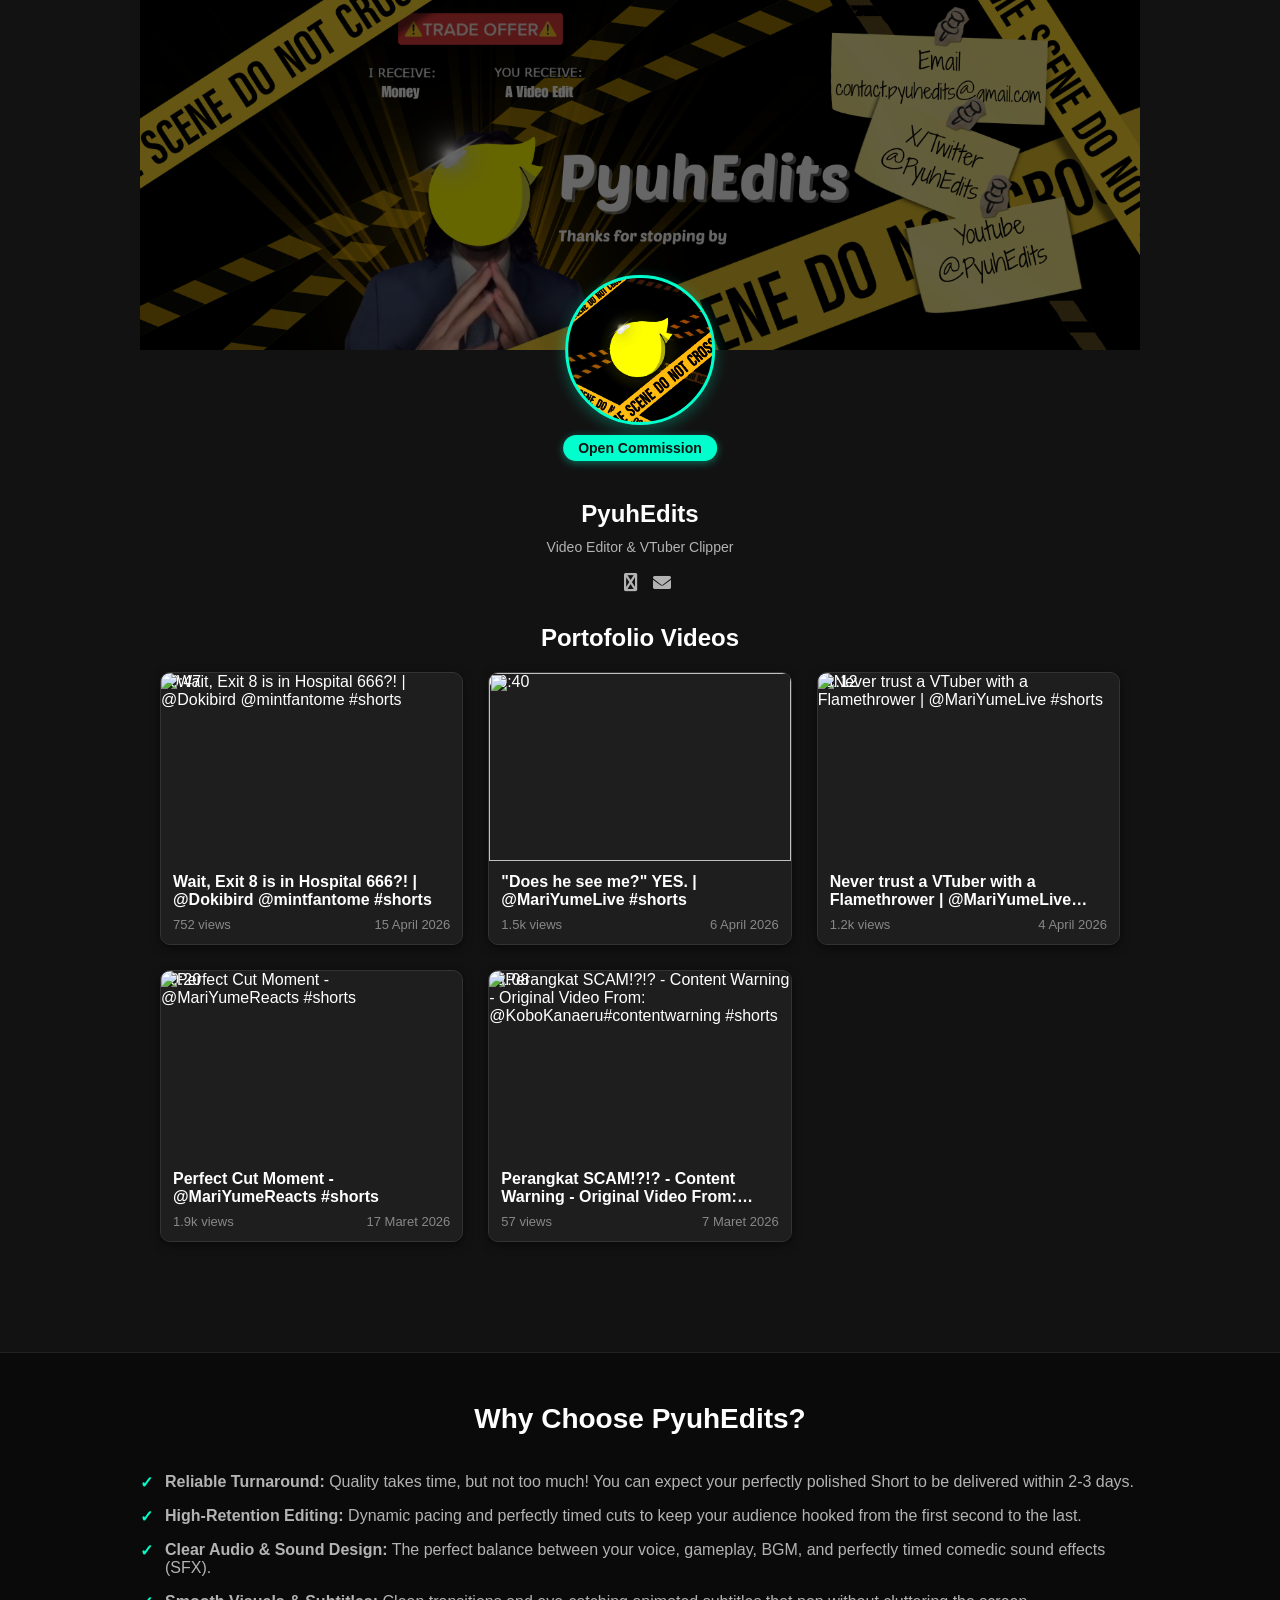
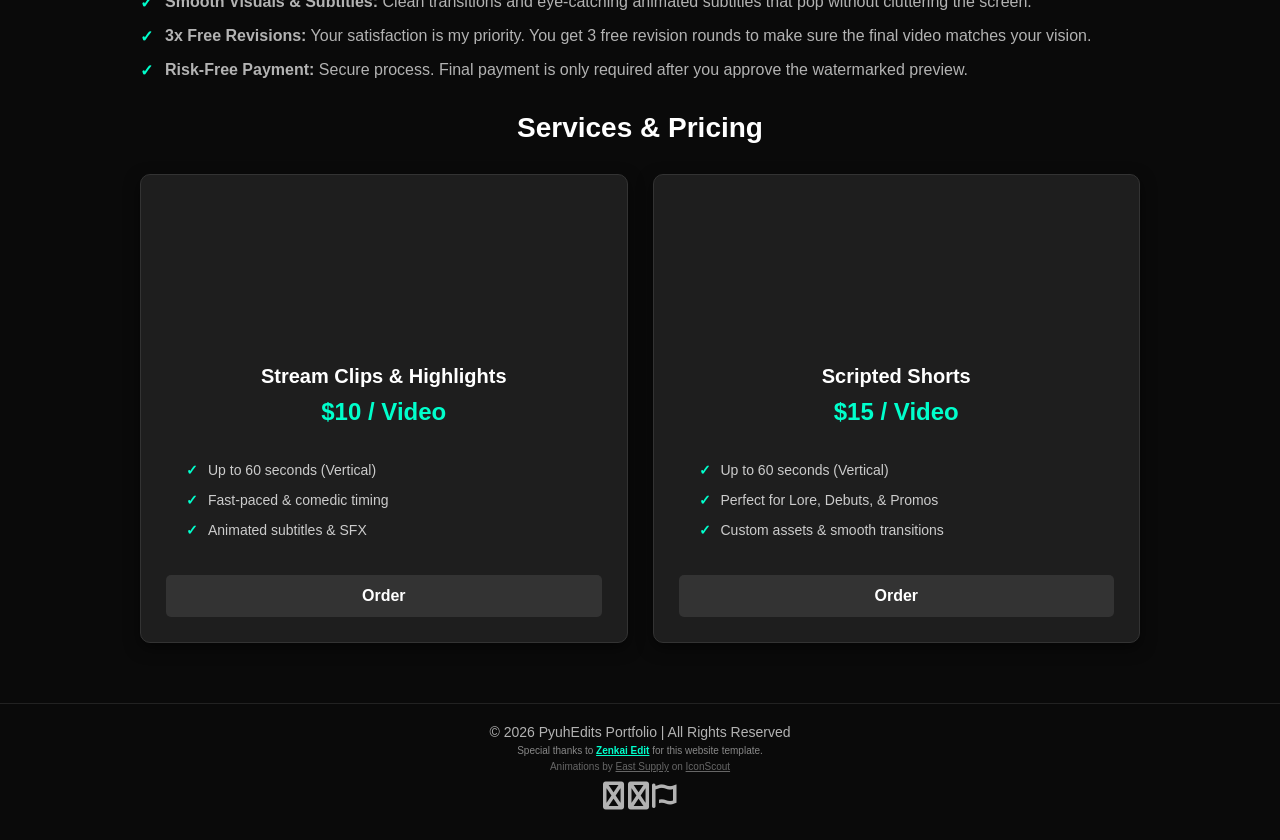
==== index.html @ dd422840 "Versi pertama portofolio PyuhEdits. Co-authored-by: Copilot <copilot@github.com>" ====
<!DOCTYPE html>
<html lang="en">
<head>
    <script src="https://unpkg.com/@dotlottie/player-component@latest/dist/dotlottie-player.mjs" type="module"></script> 
    <script src="https://unpkg.com/@lottiefiles/lottie-player@latest/dist/lottie-player.js"></script>
    <meta charset="UTF-8">
    
    <meta name="description" content="PyuhEdits hadir untuk menyulap momen stream dan konten mentahmu menjadi video yang memukau. Spesialis video editor untuk VTubers dan Content Creators." />
    <meta name="keywords" content="PyuhEdits, video editor indonesia, VTuber editor, jasa edit video, stream highlight, youtube shorts editor, gaming montage, content creator services" />
    <meta name="author" content="PyuhEdits" />
    <link rel="canonical" href="https://Buwungpuyuh-Crop.github.io/" />
    
    <meta property="og:title" content="PyuhEdits" />
    <meta property="og:description" content="Jasa Edit Video Profesional untuk VTubers & Streamers." />
    <meta property="og:url" content="https://Buwungpuyuh-Crop.github.io/" />
    <meta property="og:image" content="https://Buwungpuyuh-Crop.github.io/preview.jpg" />
    <meta property="og:type" content="website" />

    <meta name="twitter:card" content="summary_large_image" />
    <meta name="twitter:site" content="@PyuhEdits" />
    <meta name="twitter:title" content="PyuhEdits" />
    <meta name="twitter:description" content="Membantu VTubers dan Streamers menciptakan konten video yang menarik." />
    <meta name="twitter:image" content="https://Buwungpuyuh-Crop.github.io/preview.jpg" />
    <meta name="twitter:image:alt" content="PyuhEdits Preview" />
    
    <meta name="viewport" content="width=device-width, initial-scale=1.0">
    <link rel="stylesheet" href="style.css">
    <link rel="stylesheet" href="secondary.css">
    <link rel="stylesheet" href="https://cdnjs.cloudflare.com/ajax/libs/font-awesome/6.0.0/css/all.min.css">
    <link rel="stylesheet" href="https://fontawesome.com/v4/assets/font-awesome/css/font-awesome.css">
    <script src="https://unpkg.com/@dotlottie/player-component@2.7.12/dist/dotlottie-player.mjs" type="module"></script>
    <title>PyuhEdits || Video Editor</title>
    <style>
        #priceListSection {
            display: none;
        }
    </style>
</head>
<body>
    <div class="container">
        <div class="head">
            <div class="background"></div>
            <div class="profile-container">
                <div class="profile"></div>
                <div class="status">Open Commission</div>
            </div>
            <div class="info">
                <h1 class="username">PyuhEdits</h1>
                <div class="bio">Video Editor & VTuber Clipper</div>
                <div class="social-links">
                    <a href="https://www.youtube.com/@PyuhEdits" class="youtube"><i class="fa fa-youtube-play"></i></a>
                    <a href="https://x.com/PyuhEdits" class="twitter"><i class="fa fa-twitter" aria-hidden="true"></i></a>
                    <a href="mailto:contact.pyuhedits@gmail.com" target="_blank" title="Email Me"><i class="fas fa-envelope"></i></a>
                </div>
            </div>
        </div>

        <div class="body">
            <h2 style="color: #fff; margin-bottom: 20px; text-align: center;">Portofolio Videos</h2>
            <div class="feed" id="youtube-feed">
                <div class="video-placeholder">
                    <i class="fab fa-youtube"></i>
                    <p>Sedang memuat portofolio video...</p>
                </div>
            </div>
        </div>

        <div class="price-section" id="priceListSection" style="display: hidden;">
            <div class="priceList">
                <div class="title">Why Choose PyuhEdits?</div>
                <div class="list">
                    <ul>
                        <li><b>Reliable Turnaround:</b> Quality takes time, but not too much! You can expect your perfectly polished Short to be delivered within 2-3 days.</li>
                        <li><b>High-Retention Editing:</b> Dynamic pacing and perfectly timed cuts to keep your audience hooked from the first second to the last.</li>
                        <li><b>Clear Audio & Sound Design:</b> The perfect balance between your voice, gameplay, BGM, and perfectly timed comedic sound effects (SFX).</li>
                        <li><b>Smooth Visuals & Subtitles:</b> Clean transitions and eye-catching animated subtitles that pop without cluttering the screen.</li>
                        <li><b>3x Free Revisions:</b> Your satisfaction is my priority. You get 3 free revision rounds to make sure the final video matches your vision.</li>
                        <li><b>Risk-Free Payment:</b> Secure process. Final payment is only required after you approve the watermarked preview.</li>
                    </ul>
                </div>
                <div class="title">Services & Pricing</div>
                <div class="cards-container">
                    
                    <div class="card">
                        <div class="card-ornament">
                            <lottie-player
                            src="rocket.json"
                            background="transparent"
                            speed="1"
                            style="width: 250px; height: 250px;" 
                            loop
                            autoplay>
                        </lottie-player>
                    </div>
                    <div class="menu">Stream Clips & Highlights</div>
                    <div class="price">$10 / Video</div>
                    
                    <ul class="package-features">
                        <li>Up to 60 seconds (Vertical)</li>
                        <li>Fast-paced & comedic timing</li>
                        <li>Animated subtitles & SFX</li>
                    </ul>
                    
                    <div class="button navigate" data-filter="https://ko-fi.com/c/252a6e64d1">Order</div>
                </div>
                
                <div class="card">
                    <div class="card-ornament">
                        <lottie-player
                        src="astronot.json"
                        background="transparent"
                        speed="1"
                        style="width: 200px; height: 200px;"
                        loop
                        autoplay>
                    </lottie-player>
                </div>
                <div class="menu">Scripted Shorts</div>
                <div class="price">$15 / Video</div>
                <ul class="package-features">
                    <li>Up to 60 seconds (Vertical)</li>
                    <li>Perfect for Lore, Debuts, & Promos</li>
                    <li>Custom assets & smooth transitions</li>
                </ul>
                <div class="button navigate" data-filter="https://ko-fi.com/c/ad423f2b38">Order</div>
            </div>
        </div>

            </div>
        </div>
        
        <div class="footer">
            © 2026 PyuhEdits Portfolio | All Rights Reserved

           <div style="font-size: 10px; margin-top: 5px; color: #888;">
            Special thanks to <a href="https://x.com/zennkay_" target="_blank" style="color: #00ffcc; font-weight: bold;">Zenkai Edit</a> for this website template.
           </div>

            <div style="font-size: 10px; margin-top: 5px; color: #666;">
                Animations by <a href="https://iconscout.com/contributors/east-supply" target="_blank" style="color: #666; text-decoration: underline;">East Supply</a> on <a href="https://iconscout.com" target="_blank" style="color: #666; text-decoration: underline;">IconScout</a>
            </div>


    <div class="thanks">
        <i class="fa fa-cc-paypal fa-2x" aria-hidden="true"></i>
        <i class="fa fa-github fa-2x" aria-hidden="true"></i>
        <i class="fa fa-font-awesome fa-2x" aria-hidden="true"></i>
    </div>
</div>

        <div class="hidden-info" onclick="this.style.display='none'" style="display: none;">
            <div class="caution">
                <p class="title">Thank's for the Order</p>
                <span>What I will do:</span>
                <div>
                    <ul>
                        <li><b>Daily updates:</b> I’ll keep you posted on the progress of your video so you’re always in the loop.</li>
                        <li><b>Transparent deadlines:</b> Your project will be delivered within the agreed timeframe. If I need extra time for polish, I'll let you know upfront.</li>
                        <li><b>Clear communication:</b> Please share all your requirements for the project—I’m here to bring your vision to life.</li>
                        <li><b>Custom requests:</b> Want to add special objects or effects to the video? Just let me know—no need to hesitate!</li>
                    </ul>
                </div>
                <div class="order">
                    <p style="color: #00ffcc; font-size: 14px; margin-bottom: 10px; text-align: center;">Choose a platform to contact me:</p>
                    <div class="send-order" id="kof-order" onclick="window.open('https://ko-fi.com/pyuhedits', '_blank')">
                        Via Ko-fi
                    </div>
                    <div class="send-order" id="whatsapp-order" onclick="window.open('https://discordapp.com/users/979380737310588988', '_blank')">
                        Discord
                    </div>
                    <div class="send-order" id="x-order" onclick="window.open('https://x.com/PyuhEdits', '_blank')">
                        Twitter
                    </div>
                </div>
            </div>
        </div>
    </div> 

    <script src="script.js"></script>
    <script src="https://www.youtube.com/iframe_api"></script>
    <script>
        // Function untuk menyembunyikan elemen
        function hidePriceList() {
            const priceList = document.getElementById('priceListSection');
            if (priceList) {
                priceList.style.display = 'none';
            }
        }

        // Function untuk melakukan pengecekan lokasi
        function checkAndHidePriceList() {
            const apiUrl = 'https://ipapi.co/json/'; 

            fetch(apiUrl)
                .then(response => response.json())
                .then(data => {
                    const countryCode = data.country_code;
                    if (countryCode === 'ID') {
                        hidePriceList();
                        console.log('Price List disembunyikan untuk lokasi Indonesia.');
                    } else {
                        const priceList = document.getElementById('priceListSection');
                        if (priceList) {
                            priceList.style.display = 'block'; 
                        }
                    }
                })
                .catch(error => {
                    console.error('Gagal mendapatkan lokasi: ', error);
                    const priceList = document.getElementById('priceListSection');
                    if (priceList) {
                        priceList.style.display = 'block'; 
                    }
                });
        }

        document.addEventListener('DOMContentLoaded', checkAndHidePriceList);
    </script>
    
    <script async src="https://www.googletagmanager.com/gtag/js?id=G-MEQ822SRW8"></script>
    <script>
        window.dataLayer = window.dataLayer || [];
        function gtag(){dataLayer.push(arguments);}
        gtag('js', new Date());

        gtag('config', 'G-MEQ822SRW8');
    </script>
</body>
</html>
---- style.css ----
* {
    margin: 0;
    padding: 0;
    box-sizing: border-box;
    font-family: 'Arial', sans-serif;
}

body {
    display: flex;
    flex-direction: column;
    min-height: 100vh;
    background-color: #121212; /* Dark mode background */
    color: #ffffff; /* Global text color */
}

.container {
    flex: 1;
    width: 100%;
    min-height: 100vh;
    display: flex;
    flex-direction: column;
}

.head, .priceList {
    width: 100%;
    max-width: 1000px;
    margin: 0 auto;
    position: relative;
    padding-bottom: 10px;
}

/* --- SUDAH DIPERBARUI KE PNG & TINGGI 350px --- */
.background {
    width: 100%;
    height: 350px; 
    background-image:url('sampul.png');
    background-blend-mode: overlay;
    background-size: cover;
    background-position: center;
    position: relative;
}

.background::after {
    content: '';
    position: absolute;
    top: 0;
    left: 0;
    right: 0;
    bottom: 0;
    background: rgba(0,0,0,0.6);
}

/* --- SUDAH DIPERBARUI POSISINYA KE BAWAH --- */
.profile-container {
    position: absolute;
    top: 275px; 
    left: 50%;
    transform: translateX(-50%);
    display: flex;
    flex-direction: column;
    align-items: center;
    gap: 10px;
    z-index: 2;
    transition: all 0.3s ease;
}

.profile-container:hover {
    transform: translateX(-50%) translateY(-5px);
}

/* --- SUDAH DIPERBARUI KE PNG --- */
.profile {
    overflow: hidden;
    width: 150px;
    aspect-ratio: 1/1;
    border-radius: 50%;
    background: linear-gradient(45deg, #333, #111), url("profile.png");
    background-blend-mode: overlay;
    background-size: cover;
    background-position: center;
    border: 3px solid #00ffcc; /* Cyan accent */
    box-shadow: 0 4px 15px rgba(0, 255, 204, 0.3);
    object-fit: cover;
}

.status {
    background-color: #00ffcc;
    padding: 5px 15px;
    text-align: center;
    font-size: 14px;
    border-radius: 20px;
    font-weight: bold;
    color: #121212;
    box-shadow: 0 2px 8px rgba(0, 255, 204, 0.4);
    white-space: nowrap;
    animation: pulse 2s infinite;
}

@keyframes pulse {
    0% { transform: scale(1); }
    50% { transform: scale(1.05); }
    100% { transform: scale(1); }
}

.info {
    margin: auto;
    margin-top: 150px;
    text-align: center;
    max-width: 80%;
    position: relative;
    z-index: 1;
}

.username {
    font-size: 24px;
    font-weight: bold;
    margin-bottom: 8px;
    color: #ffffff;
}

.bio {
    font-size: 14px;
    color: #b3b3b3;
    line-height: 1.6;
    padding: 0 20px;
    max-width: 500px;
    margin: 0 auto 15px;
}

.social-links {
    display: flex;
    justify-content: center;
    gap: 15px;
    margin-top: 15px;
}

.social-links a {
    color: #b3b3b3;
    font-size: 18px;
    transition: all 0.3s ease;
}

.social-links a:hover {
    color: #00ffcc;
    transform: translateY(-3px);
}

.body {
    width: 100%;
    max-width: 1000px;
    margin: 0 auto;
    padding: 20px;
    flex: 1;
}

.sections {
    display: flex;
    gap: 15px;
    margin-bottom: 25px;
    flex-wrap: wrap;
    justify-content: center;
}

.section {
    padding: 8px 20px;
    border-radius: 20px;
    cursor: pointer;
    transition: all 0.3s ease;
    background-color: #1e1e1e;
    color: #b3b3b3;
    border: 1px solid #333;
}

.section:hover {
    background-color: #2a2a2a;
    color: #fff;
}

.section.active {
    background-color: #00ffcc;
    color: #121212;
    font-weight: bold;
    border-color: #00ffcc;
}

.post {
    width: 100%;
    aspect-ratio: 3/4;
    background-color: #1e1e1e;
    border-radius: 10px;
    overflow: hidden;
    position: relative;
    box-shadow: 0 3px 10px rgba(0,0,0,0.5);
    transition: all 0.3s ease;
}

.post:hover {
    transform: translateY(-5px);
    box-shadow: 0 8px 20px rgba(0, 255, 204, 0.15);
}

.post::after {
    content: '';
    position: absolute;
    bottom: 0;
    left: 0;
    right: 0;
    height: 40%;
    background: linear-gradient(to top, rgba(0,0,0,0.8), transparent);
    border-radius: 0 0 10px 10px;
}

.footer {
    text-align: center;
    padding: 20px;
    background-color: #0a0a0a;
    color: #b3b3b3;
    font-size: 14px;
    border-top: 1px solid #222;
}

.feed {
    display: grid;
    grid-template-columns: repeat(auto-fill, minmax(280px, 1fr));
    gap: 25px;
    margin-bottom: 30px;
}

.video-info {
    padding: 12px;
    background: #1e1e1e;
    color: #fff;
}

.video-title {
    font-weight: bold;
    margin-bottom: 8px;
    display: -webkit-box;
    -webkit-line-clamp: 2;
    -webkit-box-orient: vertical;
    overflow: hidden;
    color: #fff;
}

.video-meta {
    display: flex;
    justify-content: space-between;
    color: #888;
    font-size: 13px;
}

.video-placeholder {
    grid-column: 1 / -1;
    text-align: center;
    padding: 40px;
    color: #888;
}

.video-placeholder i {
    font-size: 50px;
    color: #00ffcc;
    margin-bottom: 15px;
}

/* Social Brand Colors on Hover */
.social-links .youtube:hover { color: #ff0000; }
.social-links .instagram:hover { color: #e1306c; }
.social-links .twitter:hover { color: #1da1f2; }

/* Loading Animation */
@keyframes spin {
    0% { transform: rotate(0deg); }
    100% { transform: rotate(360deg); }
}

.loading {
    border: 4px solid rgba(255,255,255,0.1);
    border-radius: 50%;
    border-top: 4px solid #00ffcc;
    width: 40px;
    height: 40px;
    animation: spin 1s linear infinite;
    margin: 20px auto;
}

/* Price List Section */
.price-section {
    background-color: #0a0a0a;
    padding: 50px 20px;
    margin-top: 30px;
    border-top: 1px solid #222;
}

.priceList {
    width: 100%;
    max-width: 1000px;
    margin: 0 auto;
}

.title {
    font-size: 28px;
    font-weight: bold;
    text-align: center;
    margin-bottom: 30px;
    color: #ffffff;
}

.cards-container {
    display: grid;
    grid-template-columns: repeat(auto-fit, minmax(300px, 1fr));
    gap: 25px;
    margin-top: 30px;
}

.priceList .card {
    background: #1e1e1e;
    border: 1px solid #333;
    border-radius: 10px;
    padding: 25px;
    box-shadow: 0 5px 15px rgba(0,0,0,0.5);
    transition: transform 0.3s ease, box-shadow 0.3s ease;
    display: flex;
    flex-direction: column;
}

.priceList .card:hover {
    transform: translateY(-5px);
    box-shadow: 0 10px 25px rgba(0, 255, 204, 0.1);
    border-color: #00ffcc;
}

.menu {
    font-size: 18px;
    font-weight: bold;
    color: #ffffff;
}

.priceList .menu {
    font-size: 20px;
    font-weight: bold;
    color: #ffffff;
    margin-bottom: 10px;
    text-align: center;
}

.priceList .price {
    font-size: 24px;
    font-weight: bold;
    color: #00ffcc;
    text-align: center;
    margin-bottom: 20px;
}

.priceList .list ul {
    list-style-type: none;
    margin-bottom: 25px;
    flex-grow: 1;
}

.priceList .list li {
    padding: 8px 0;
    color: #b3b3b3;
    position: relative;
    padding-left: 25px;
}

.priceList .list li:before {
    content: "✓";
    color: #00ffcc;
    position: absolute;
    left: 0;
    font-weight: bold;
}

.priceList .button {
    background-color: #333;
    color: white;
    padding: 12px;
    text-align: center;
    border-radius: 5px;
    cursor: pointer;
    font-weight: bold;
    transition: background-color 0.3s ease;
    margin-top: auto;
}

.priceList .button:hover {
    background-color: #00ffcc;
    color: #121212;
}

/* Video Player Styles */
.video-player {
    position: relative;
    width: 100%;
    padding-bottom: 56.25%; 
    margin-bottom: 15px;
    border-radius: 8px;
    overflow: hidden;
}

.video-player iframe {
    position: absolute;
    top: 0;
    left: 0;
    width: 100%;
    height: 100%;
    border: none;
}

.video-info {
    padding: 12px;
    background: #1e1e1e;
    border-radius: 0 0 8px 8px;
}

.video-thumbnail .duration {
    position: absolute;
    bottom: 8px;
    right: 8px;
    background: rgba(0,0,0,0.8);
    color: white;
    padding: 3px 6px;
    border-radius: 4px;
    font-size: 12px;
}

.video-thumbnail {
    position: relative;
    width: 100%;
    padding-bottom: 56.25%; 
    cursor: pointer;
    overflow: hidden;
}

.video-thumbnail img {
    position: absolute;
    top: 0;
    left: 0;
    width: 100%;
    height: 100%;
    object-fit: cover;
    transition: transform 0.3s ease;
}

.video-thumbnail:hover img {
    transform: scale(1.05);
}

.play-button {
    position: absolute;
    top: 50%;
    left: 50%;
    transform: translate(-50%, -50%);
    width: 60px;
    height: 60px;
    background-color: rgba(0, 255, 204, 0.8);
    border-radius: 50%;
    display: flex;
    align-items: center;
    justify-content: center;
    opacity: 0;
    transition: opacity 0.3s ease;
}

.video-thumbnail:hover .play-button {
    opacity: 1;
}

.play-button i {
    color: #121212;
    font-size: 24px;
    margin-left: 3px;
}

.video-card {
    background: #1e1e1e;
    border-radius: 10px;
    overflow: hidden;
    box-shadow: 0 3px 10px rgba(0,0,0,0.5);
    transition: all 0.3s ease;
    border: 1px solid #333;
}

.video-card iframe {
    position: absolute;
    top: 0;
    left: 0;
    width: 100%;
    height: 100%;
    border: none;
}

.video-card:hover {
    transform: translateY(-5px);
    box-shadow: 0 8px 20px rgba(0, 255, 204, 0.15);
    border-color: #00ffcc;
}

.card-ornament {
    width: 150px;
    height: 150px;
    margin: 0 auto 15px;
    display: flex;
    align-items: center;
    justify-content: center;
    border-radius: 50%;
}

.card-ornament:hover lottie-player {
    transform: scale(1.1);
    transition: transform 0.3s ease;
}

/* Responsive adjustments */
@media (max-width: 768px) {
    .info {
        margin: auto;
        margin-top: 100px;
    }
    .profile {
        width: 120px;
    }
    
    .sections {
        gap: 10px;
    }
    
    .section {
        padding: 6px 15px;
        font-size: 14px;
    }
    
    .feed {
        grid-template-columns: repeat(auto-fill, minmax(150px, 1fr));
        gap: 15px;
    }
    .cards-container {
        grid-template-columns: 1fr;
    }
    .priceList .card {
        padding: 20px;
    }
}

/* Hidden Modal Orders */
.hidden-info {
    position: fixed;
    top: 0;
    left: 0;
    width: 100%;
    height: 100%;
    background: rgba(0,0,0,0.8);
    z-index: 100;
    display: flex;
    align-items: center;
    justify-content: center;
}

.caution {
    background: #1e1e1e; 
    padding: 30px 40px; /* Diperkecil kembali agar tidak terlalu lebar */
    border-radius: 15px; 
    width: 90%; 
    max-width: 480px; /* Diperkecil dari 550px ke 450px */
    border: 1px solid #333;
    color: #e0e0e0;
    box-shadow: 0 10px 30px rgba(0,0,0,0.5); 
}

/* --- JUDUL MODAL --- */
.caution .title {
    color: #00ffcc;
    margin-bottom: 25px; /* Jarak antara judul dan teks bawahnya diperlebar */
    text-align: center;
    font-size: 28px;
}

/* --- LIST PENJELASAN --- */
.caution ul {
    color: #e0e0e0; 
    margin-left: 20px;
    margin-bottom: 30px; /* Jarak antara list dan tombol order diperlebar */
    line-height: 1.6; /* Spasi antar baris diperlebar agar enak dibaca */
}

.caution ul li {
    margin-bottom: 2px; /* Jarak antar poin diperlebar */
}

.caution b {
    color: #2ed573; /* Warna hijau yang kalem, atau gunakan #00ffcc */
}

/* --- TOMBOL ORDER --- */
.order {
    text-align: center;
}

.send-order {
    width: 85%; /* Sedikit diperkecil agar tidak terlalu memenuhi lebar kotak */
    max-width: 350px; /* Maksimal lebar tombol diatur */
    padding: 12px; 
    border-radius: 8px;
    margin: 0 auto 15px auto; /* Di-center-kan (auto) dan diberi jarak bawah 15px */
    cursor: pointer;
    font-weight: bold;
    transition: all 0.3s ease;
    display: block; /* Memastikan tombolnya berdiri sendiri-sendiri per baris */
}

/* Mengembalikan warna masing-masing platform */
#whatsapp-order { background-color: #5865F2; color: #fff; } /* Warna asli Discord */
#x-order { background-color: #14171A; color: #F5F8FA; border: 1px solid #333; } /* Warna Twitter */
#kof-order { background-color: #FF5E5B; color: #F5F8FA; } /* Warna Ko-fi */

/* Efek Hover (Saat kursor di atas tombol) */
#whatsapp-order:hover, #x-order:hover, #kof-order:hover {
    background-color: #00ffcc; /* Berubah jadi Cyan menyala */
    color: #121212;
}

/* --- FITUR DALAM KARTU PAKET --- */
.package-features {
    list-style-type: none; /* Menghilangkan titik bawaan */
    padding: 0;
    margin: 15px 20px 25px 20px; /* Memberi jarak atas dan bawah */
    text-align: left; /* Teks rata kiri agar mudah dibaca */
    font-size: 14px;
    color: #cccccc;
}

.package-features li {
    margin-bottom: 10px;
    position: relative;
    padding-left: 22px; /* Ruang untuk ikon centang */
    line-height: 1.4;
}

.package-features li::before {
    content: "✓"; /* Ikon centang */
    color: #00ffcc; /* Warna Cyan khas website-mu */
    position: absolute;
    left: 0;
    font-weight: bold;
}

/* --- PAGINATION (TAB HALAMAN VIDEO) --- */
.pagination {
    display: flex;
    justify-content: center;
    align-items: center;
    gap: 10px;
    margin-top: 40px;
    margin-bottom: 20px;
}

.page-btn {
    background: #2a2a2a;
    color: #e0e0e0;
    border: 1px solid #444;
    padding: 8px 16px;
    border-radius: 5px;
    cursor: pointer;
    font-size: 14px;
    font-weight: bold;
    transition: all 0.3s ease;
}

.page-btn:hover {
    background: #333;
    border-color: #00ffcc;
    color: #00ffcc;
}

.page-btn.active {
    background: #00ffcc;
    color: #121212;
    border-color: #00ffcc;
    pointer-events: none; /* Tombol halaman aktif tidak bisa diklik lagi */
}

/* Animasi halus saat video berganti halaman */
.fade-in {
    animation: fadeIn 0.5s ease-in;
}

@keyframes fadeIn {
    0% { opacity: 0; transform: translateY(10px); }
    100% { opacity: 1; transform: translateY(0); }
}
---- secondary.css ----
.hidden-info {
    display: none;
    width: 100%;
    height: 100%;
    background-color: rgba(0, 0, 0, 0.8); /* Disesuaikan agar latar belakang blur lebih gelap */
    backdrop-filter: blur(3px);
    position: fixed;
    z-index: 100; /* Z-index dinaikkan agar selalu paling atas */
}

/* === CATATAN PENTING ===
   Semua kode .caution, .caution ul, dan .order TELAH DIHAPUS dari sini.
   Pengaturannya sekarang terpusat sepenuhnya di file style.css 
   agar tidak terjadi bentrokan warna (Dark Mode).
*/

.thanks {
    gap: 10px;
    margin: 10px;
}

/* Tombol Camera Float (Meskipun sudah tidak dipakai di index, dibiarkan jika sewaktu-waktu butuh) */
.camera-float {
    position: fixed;
    bottom: 30px;
    right: 30px;
    z-index: 100;
}
  
.camera-icon {
    display: flex;
    align-items: center;
    gap: 12px;
    padding: 12px 18px;
    background: rgba(255, 255, 255, 0.95);
    border-radius: 999px;
    box-shadow: 0 4px 20px rgba(0, 0, 0, 0.08);
    transition: all 0.3s cubic-bezier(0.25, 0.8, 0.25, 1);
    color: #222;
    text-decoration: none;
    border: 1px solid rgba(0, 0, 0, 0.03);
}
  
.camera-icon:hover {
    transform: translateY(-3px);
    box-shadow: 0 6px 24px rgba(0, 0, 0, 0.12);
    color: #0066ff;
}
  
.camera-icon svg {
    flex-shrink: 0;
    transition: transform 0.4s ease;
}
  
.camera-icon:hover svg {
    transform: scale(1.15);
}
  
.camera-tooltip {
    font-size: 14px;
    font-weight: 500;
    white-space: nowrap;
    opacity: 0;
    max-width: 0;
    overflow: hidden;
    transition: all 0.4s ease;
}
  
.camera-icon:hover .camera-tooltip {
    opacity: 1;
    max-width: 200px;
    padding-right: 4px;
}
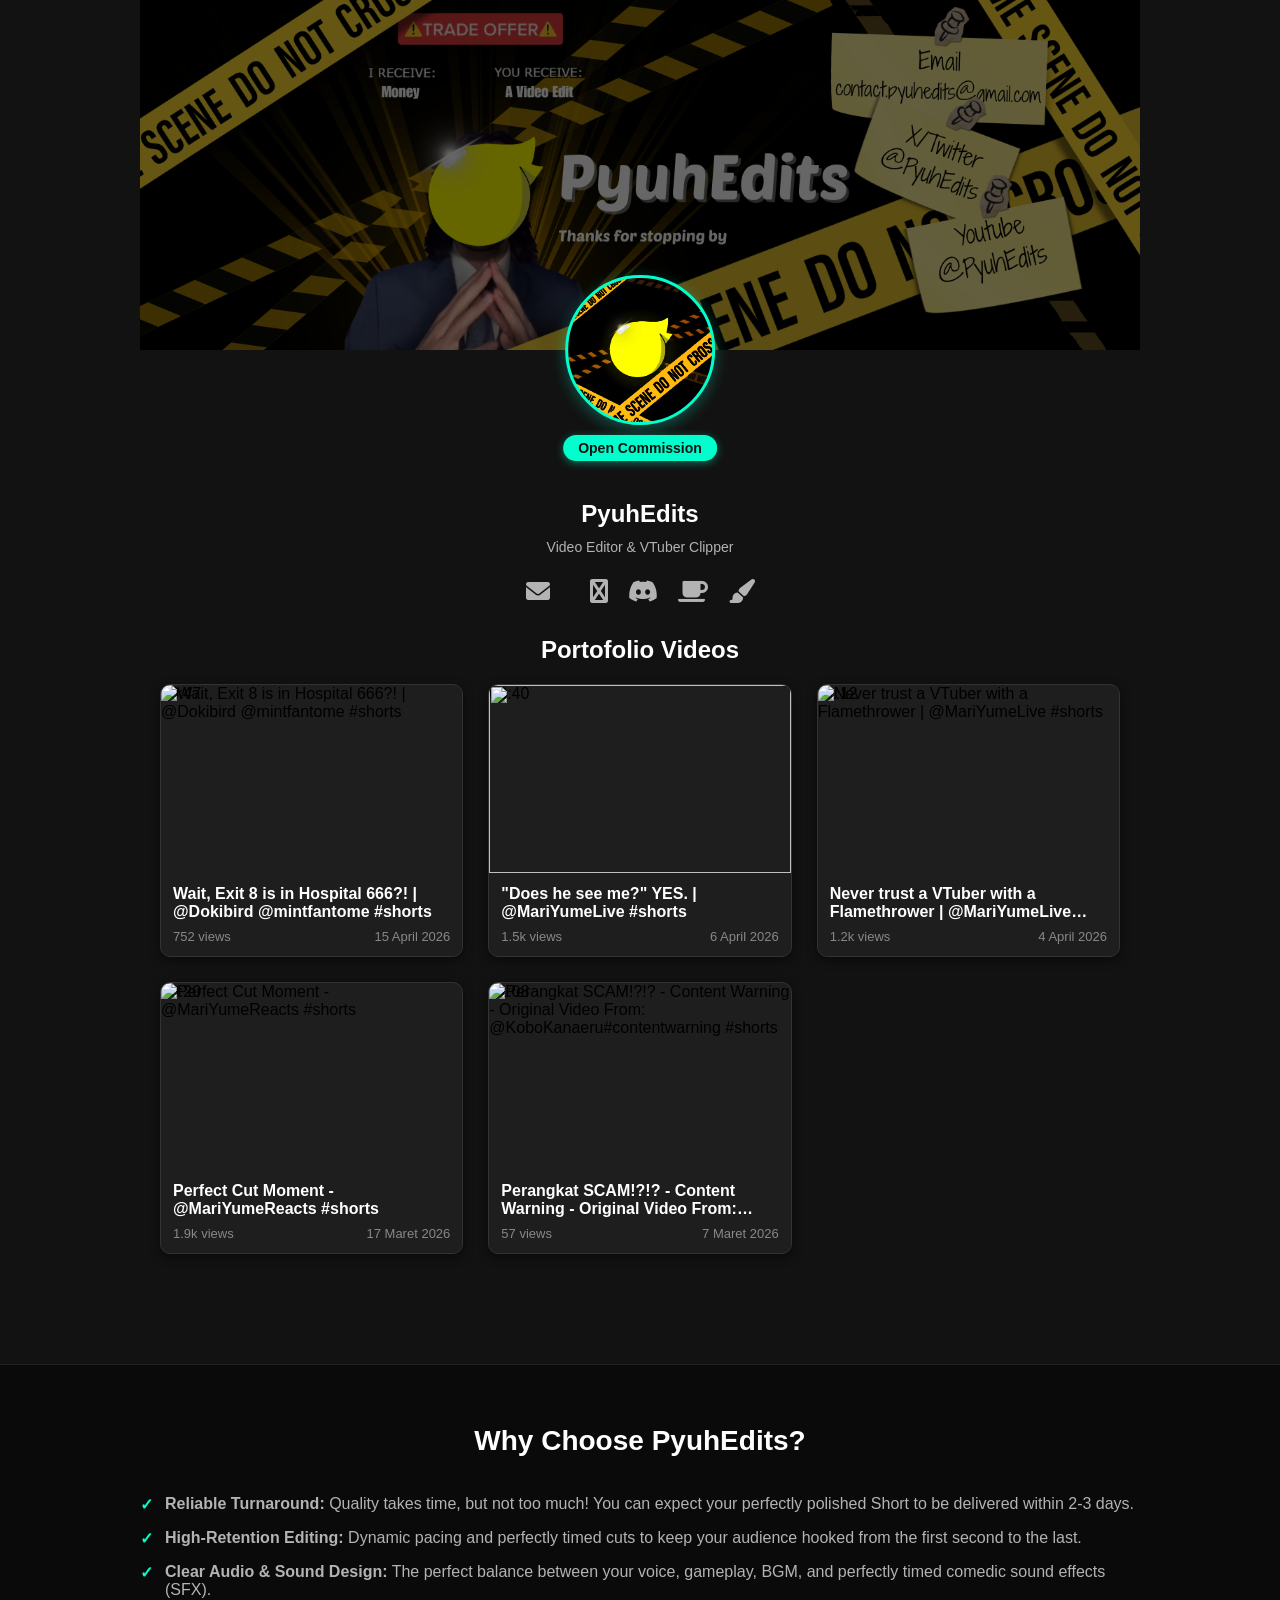
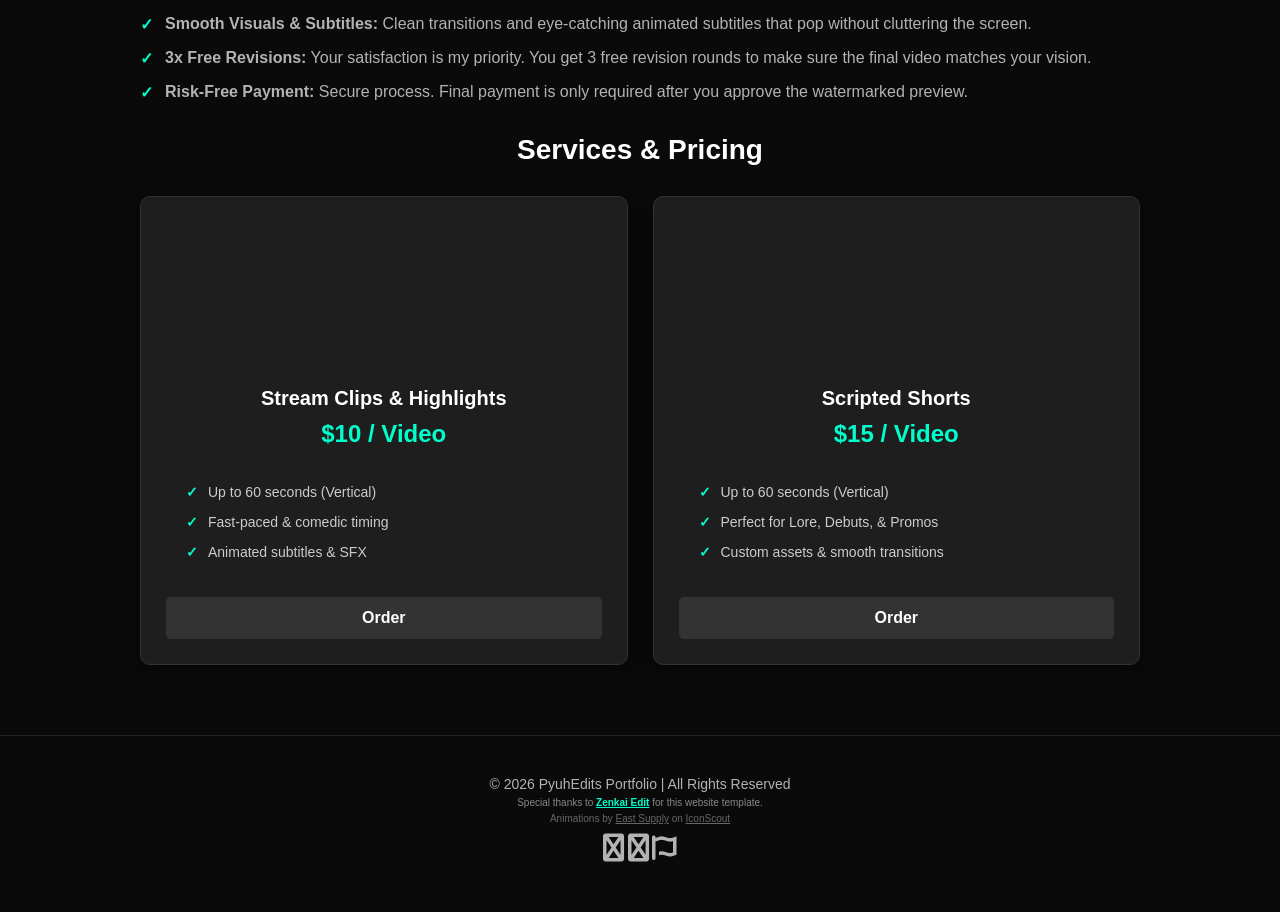
==== commit ee41c83a: "revisi" ====
--- a/index.html
+++ b/index.html
@@ -5,18 +5,22 @@
     <script src="https://unpkg.com/@lottiefiles/lottie-player@latest/dist/lottie-player.js"></script>
     <meta charset="UTF-8">
     
-    <meta name="description" content="PyuhEdits hadir untuk menyulap momen stream dan konten mentahmu menjadi video yang memukau. Spesialis video editor untuk VTubers dan Content Creators." />
-    <meta name="keywords" content="PyuhEdits, video editor indonesia, VTuber editor, jasa edit video, stream highlight, youtube shorts editor, gaming montage, content creator services" />
-    <meta name="author" content="PyuhEdits" />
-    <link rel="canonical" href="https://Buwungpuyuh-Crop.github.io/" />
-    
-    <meta property="og:title" content="PyuhEdits" />
-    <meta property="og:description" content="Jasa Edit Video Profesional untuk VTubers & Streamers." />
-    <meta property="og:url" content="https://Buwungpuyuh-Crop.github.io/" />
-    <meta property="og:image" content="https://Buwungpuyuh-Crop.github.io/preview.jpg" />
+    <meta property="og:title" content="PyuhEdits Portfolio | Professional VTuber & Streamer Video Editor">
+    <meta property="og:description" content="Elevate your content with high-retention editing, smooth subtitles, and dynamic sound design. Specializing in VTuber clips and scripted shorts.">
+    <meta property="og:image" content="https://buwungpuyuh-crop.github.io/PyuhEdits-Portofolio/preview.png">
+    <meta property="og:image:width" content="1200">
+    <meta property="og:image:height" content="630">
+    <meta property="og:url" content="https://buwungpuyuh-crop.github.io/PyuhEdits-Portofolio/">
+    <meta property="og:type" content="website">
+    
+    <meta name="twitter:card" content="summary_large_image">
+    <meta property="og:title" content="PyuhEdits Portfolio">
+    <meta property="og:description" content="Professional Video Editing Services for VTubers & Streamers.">
+    <meta name="twitter:image" content="https://buwungpuyuh-crop.github.io/PyuhEdits-Portofolio/preview.png">
+    <meta property="og:url" content="https://buwungpuyuh-crop.github.io/PyuhEdits-Portofolio/">
     <meta property="og:type" content="website" />
 
-    <meta name="twitter:card" content="summary_large_image" />
+    <meta name="twitter:card" content="summary_large_image">
     <meta name="twitter:site" content="@PyuhEdits" />
     <meta name="twitter:title" content="PyuhEdits" />
     <meta name="twitter:description" content="Membantu VTubers dan Streamers menciptakan konten video yang menarik." />
@@ -48,9 +52,12 @@
                 <h1 class="username">PyuhEdits</h1>
                 <div class="bio">Video Editor & VTuber Clipper</div>
                 <div class="social-links">
+                    <a href="mailto:contact.pyuhedits@gmail.com" target="_blank" title="Email Me"><i class="fas fa-envelope"></i></a>
                     <a href="https://www.youtube.com/@PyuhEdits" class="youtube"><i class="fa fa-youtube-play"></i></a>
                     <a href="https://x.com/PyuhEdits" class="twitter"><i class="fa fa-twitter" aria-hidden="true"></i></a>
-                    <a href="mailto:contact.pyuhedits@gmail.com" target="_blank" title="Email Me"><i class="fas fa-envelope"></i></a>
+                    <a href="https://discordapp.com/users/979380737310588988" target="_blank" title="Discord" class="discord"><i class="fab fa-discord"></i></a>
+                    <a href="https://ko-fi.com/pyuhedits" target="_blank" title="Ko-fi" class="kofi"><i class="fas fa-coffee"></i></a>
+                    <a href="https://vgen.co/PyuhEdits" target="_blank" title="VGen" class="vgen"><i class="fas fa-paint-brush"></i></a>
                 </div>
             </div>
         </div>
--- a/style.css
+++ b/style.css
@@ -6,11 +6,12 @@
 }
 
 body {
+    margin: 0;
+    padding: 0;
+    min-height: 100vh; /* Memastikan tinggi minimal adalah satu layar penuh */
     display: flex;
     flex-direction: column;
-    min-height: 100vh;
-    background-color: #121212; /* Dark mode background */
-    color: #ffffff; /* Global text color */
+    background-color: #121212; /* Warna latar belakangmu */
 }
 
 .container {
@@ -32,7 +33,7 @@
 /* --- SUDAH DIPERBARUI KE PNG & TINGGI 350px --- */
 .background {
     width: 100%;
-    height: 350px; 
+    height: 350px;
     background-image:url('sampul.png');
     background-blend-mode: overlay;
     background-size: cover;
@@ -53,7 +54,7 @@
 /* --- SUDAH DIPERBARUI POSISINYA KE BAWAH --- */
 .profile-container {
     position: absolute;
-    top: 275px; 
+    top: 275px;
     left: 50%;
     transform: translateX(-50%);
     display: flex;
@@ -127,16 +128,18 @@
     margin: 0 auto 15px;
 }
 
+/* Pastikan ikon berjejer rapi */
 .social-links {
     display: flex;
     justify-content: center;
-    gap: 15px;
-    margin-top: 15px;
+    gap: 20px;
+    margin-top: 20px;
+    flex-wrap: wrap; /* Agar rapi jika dibuka di HP */
 }
 
 .social-links a {
+    font-size: 24px; /* Ukuran ikon diperbesar sedikit agar mudah diklik */
     color: #b3b3b3;
-    font-size: 18px;
     transition: all 0.3s ease;
 }
 
@@ -266,8 +269,11 @@
 .social-links .youtube:hover { color: #ff0000; }
 .social-links .instagram:hover { color: #e1306c; }
 .social-links .twitter:hover { color: #1da1f2; }
-
+.social-links .kofi:hover { color: #FF5E5B; }    /* Warna merah khas Ko-fi */
+.social-links .vgen:hover { color: #FFD700; }    /* Warna emas/kuning untuk VGen */
+.social-links .discord:hover { color: #5865F2; } /* Warna biru khas Discord */
 /* Loading Animation */
+
 @keyframes spin {
     0% { transform: rotate(0deg); }
     100% { transform: rotate(360deg); }
@@ -393,7 +399,7 @@
 .video-player {
     position: relative;
     width: 100%;
-    padding-bottom: 56.25%; 
+    padding-bottom: 56.25%;
     margin-bottom: 15px;
     border-radius: 8px;
     overflow: hidden;
@@ -428,7 +434,7 @@
 .video-thumbnail {
     position: relative;
     width: 100%;
-    padding-bottom: 56.25%; 
+    padding-bottom: 56.25%;
     cursor: pointer;
     overflow: hidden;
 }
@@ -520,17 +526,22 @@
     }
     .profile {
         width: 120px;
-    }
-    
+
+    }
+   
+
     .sections {
         gap: 10px;
-    }
-    
+
+    }
+   
+
     .section {
         padding: 6px 15px;
         font-size: 14px;
     }
-    
+   
+
     .feed {
         grid-template-columns: repeat(auto-fill, minmax(150px, 1fr));
         gap: 15px;
@@ -558,14 +569,14 @@
 }
 
 .caution {
-    background: #1e1e1e; 
+    background: #1e1e1e;
     padding: 30px 40px; /* Diperkecil kembali agar tidak terlalu lebar */
-    border-radius: 15px; 
-    width: 90%; 
+    border-radius: 15px;
+    width: 90%;
     max-width: 480px; /* Diperkecil dari 550px ke 450px */
     border: 1px solid #333;
     color: #e0e0e0;
-    box-shadow: 0 10px 30px rgba(0,0,0,0.5); 
+    box-shadow: 0 10px 30px rgba(0,0,0,0.5);
 }
 
 /* --- JUDUL MODAL --- */
@@ -578,7 +589,7 @@
 
 /* --- LIST PENJELASAN --- */
 .caution ul {
-    color: #e0e0e0; 
+    color: #e0e0e0;
     margin-left: 20px;
     margin-bottom: 30px; /* Jarak antara list dan tombol order diperlebar */
     line-height: 1.6; /* Spasi antar baris diperlebar agar enak dibaca */
@@ -600,7 +611,7 @@
 .send-order {
     width: 85%; /* Sedikit diperkecil agar tidak terlalu memenuhi lebar kotak */
     max-width: 350px; /* Maksimal lebar tombol diatur */
-    padding: 12px; 
+    padding: 12px;
     border-radius: 8px;
     margin: 0 auto 15px auto; /* Di-center-kan (auto) dan diberi jarak bawah 15px */
     cursor: pointer;
@@ -688,4 +699,108 @@
 @keyframes fadeIn {
     0% { opacity: 0; transform: translateY(10px); }
     100% { opacity: 1; transform: translateY(0); }
+}
+/* --- FINAL FIX: FOOTER & LAYOUT --- */
+/* Memastikan container memanjang mengikuti konten tanpa memaksa tinggi layar */
+.container {
+    height: auto !important;
+    min-height: 100vh;
+    display: block !important; 
+}
+
+/* Pastikan bagian harga muncul rapi */
+.price-section {
+    display: block !important;
+    padding: 60px 20px;
+    background-color: #0a0a0a;
+}
+
+/* Merapikan Footer agar tidak ada jarak kosong di bawahnya */
+.footer {
+    margin-top: 0; /* Menghilangkan margin otomatis */
+    padding: 40px 20px;
+    background-color: #0a0a0a;
+    width: 100%;
+}
+
+/* Menghilangkan padding body yang berlebih */
+body {
+    padding-bottom: 0 !important;
+    margin-bottom: 0 !important;
+}
+
+/* Menghilangkan ruang kosong putih/hitam di bawah footer pada browser tertentu */
+html {
+    background-color: #0a0a0a;
+}
+
+/* --- MOBILE RESPONSIVE OPTIMIZATION --- */
+
+@media (max-width: 768px) {
+    /* 1. Sesuaikan Tinggi Sampul & Posisi Profil */
+    .background {
+        background-image: url('sampul_mobile.png') !important;
+        height: 380px; 
+        background-size: cover;
+        /* PAKSA UNTUK MENAMPILKAN BAGIAN ATAS GAMBAR */
+        background-position: top center !important; 
+    }
+
+    .profile-container {
+        /* Jika setelah diganti top center profil jadi terlalu menutupi teks, 
+           kamu bisa turunkan sedikit angka top di bawah ini (misal ke 320px) */
+        top: 300px; 
+    }
+
+    .profile {
+        width: 120px; /* Perkecil ukuran foto profil sedikit */
+    }
+
+    .info {
+        margin-top: 80px; /* Beri jarak yang pas antara profil dan teks */
+    }
+
+    .username {
+        font-size: 20px; /* Perkecil ukuran nama */
+    }
+
+    /* 2. Galeri Video Jadi 1 Kolom */
+    #youtube-feed {
+        grid-template-columns: 1fr !important; /* Paksa jadi satu kolom memanjang ke bawah */
+        gap: 15px;
+        padding: 0 10px;
+    }
+
+    /* 3. Kartu Harga Jadi 1 Kolom */
+    .cards-container {
+        grid-template-columns: 1fr !important; /* Paksa kartu harga bertumpuk atas-bawah */
+        gap: 20px;
+        padding: 0 10px;
+    }
+
+    .priceList .card {
+        padding: 20px;
+    }
+
+    /* 4. Sesuaikan Ukuran Teks Paket */
+    .package-features {
+        font-size: 13px;
+        margin: 15px 10px 20px 10px;
+    }
+
+    /* 5. Rapikan Footer */
+    .footer {
+        padding: 30px 15px;
+        font-size: 12px;
+    }
+
+    /* 6. Modal Order (Caution) */
+    .caution {
+        padding: 20px;
+        width: 95%;
+    }
+
+    .caution .title {
+        font-size: 22px;
+    }
 }
--- a/secondary.css
+++ b/secondary.css
@@ -4,7 +4,6 @@
     height: 100%;
     background-color: rgba(0, 0, 0, 0.8); /* Disesuaikan agar latar belakang blur lebih gelap */
     backdrop-filter: blur(3px);
-    position: fixed;
     z-index: 100; /* Z-index dinaikkan agar selalu paling atas */
 }
 
